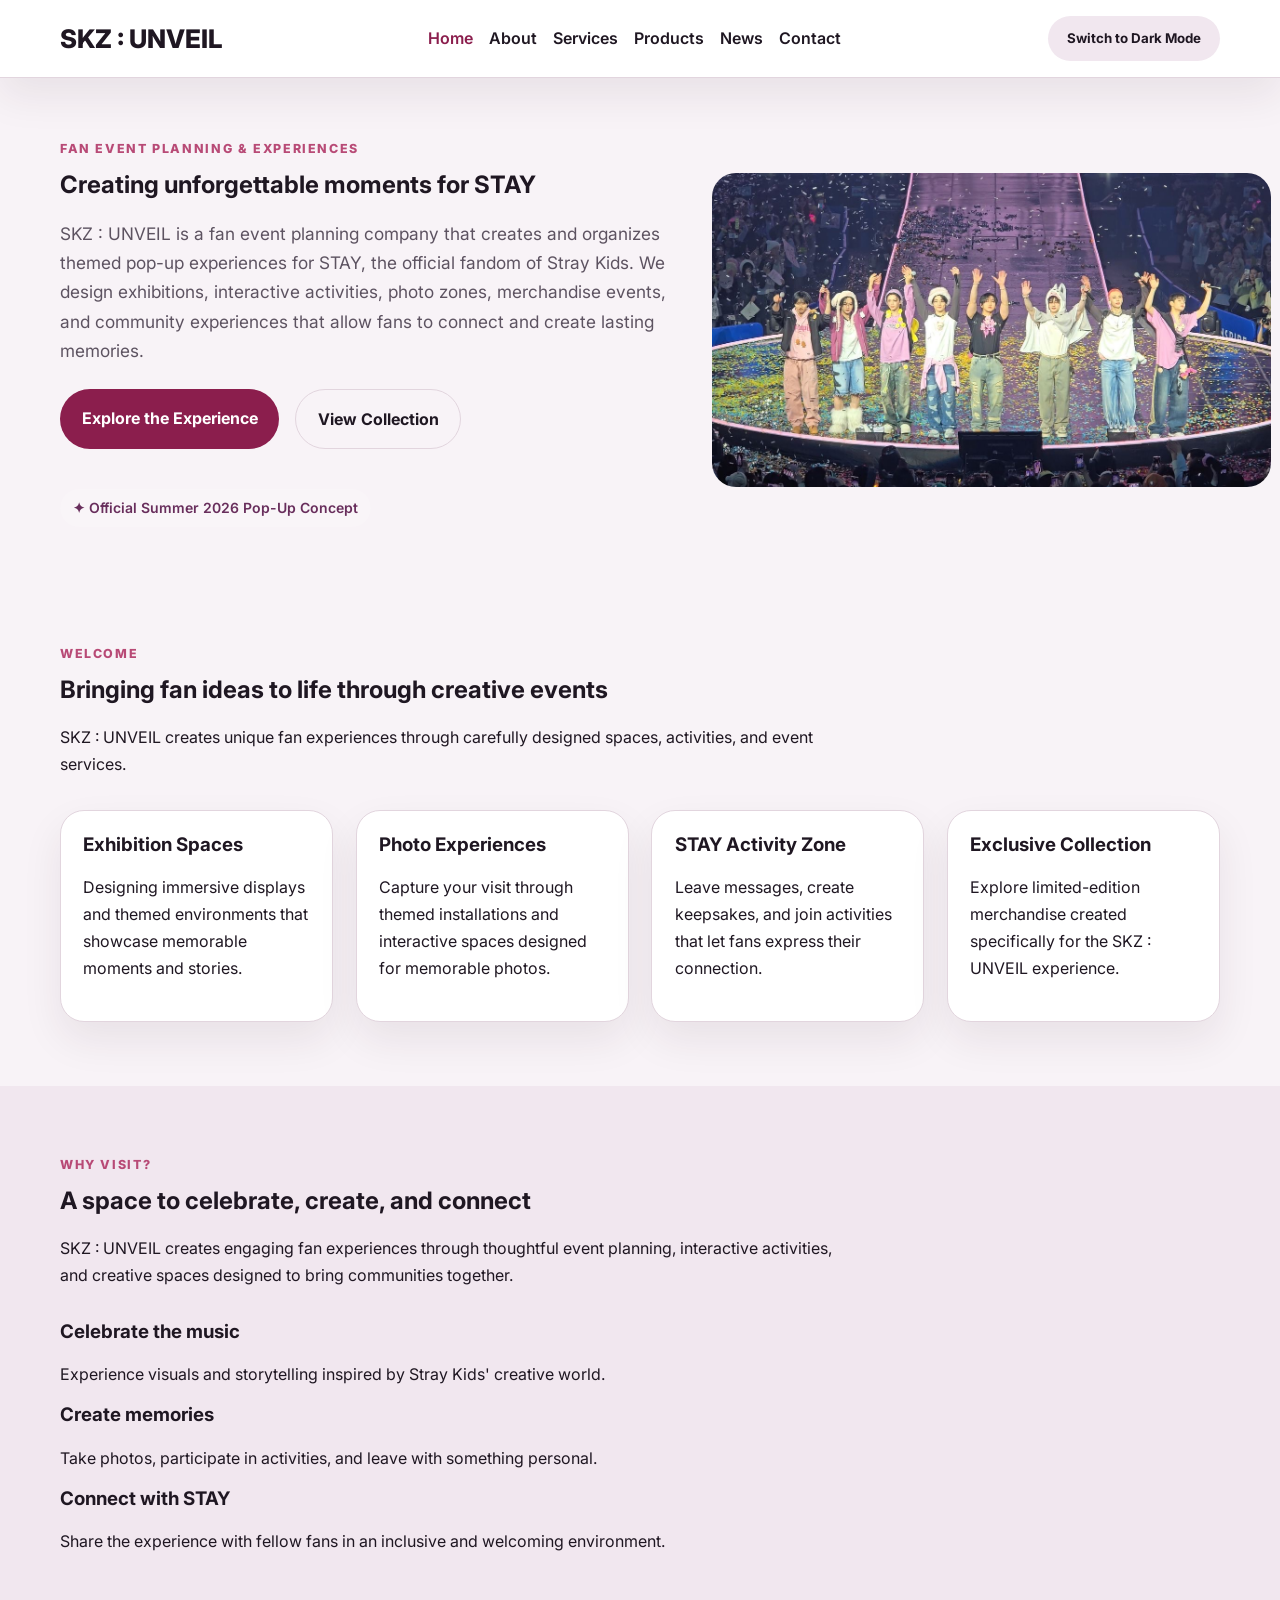
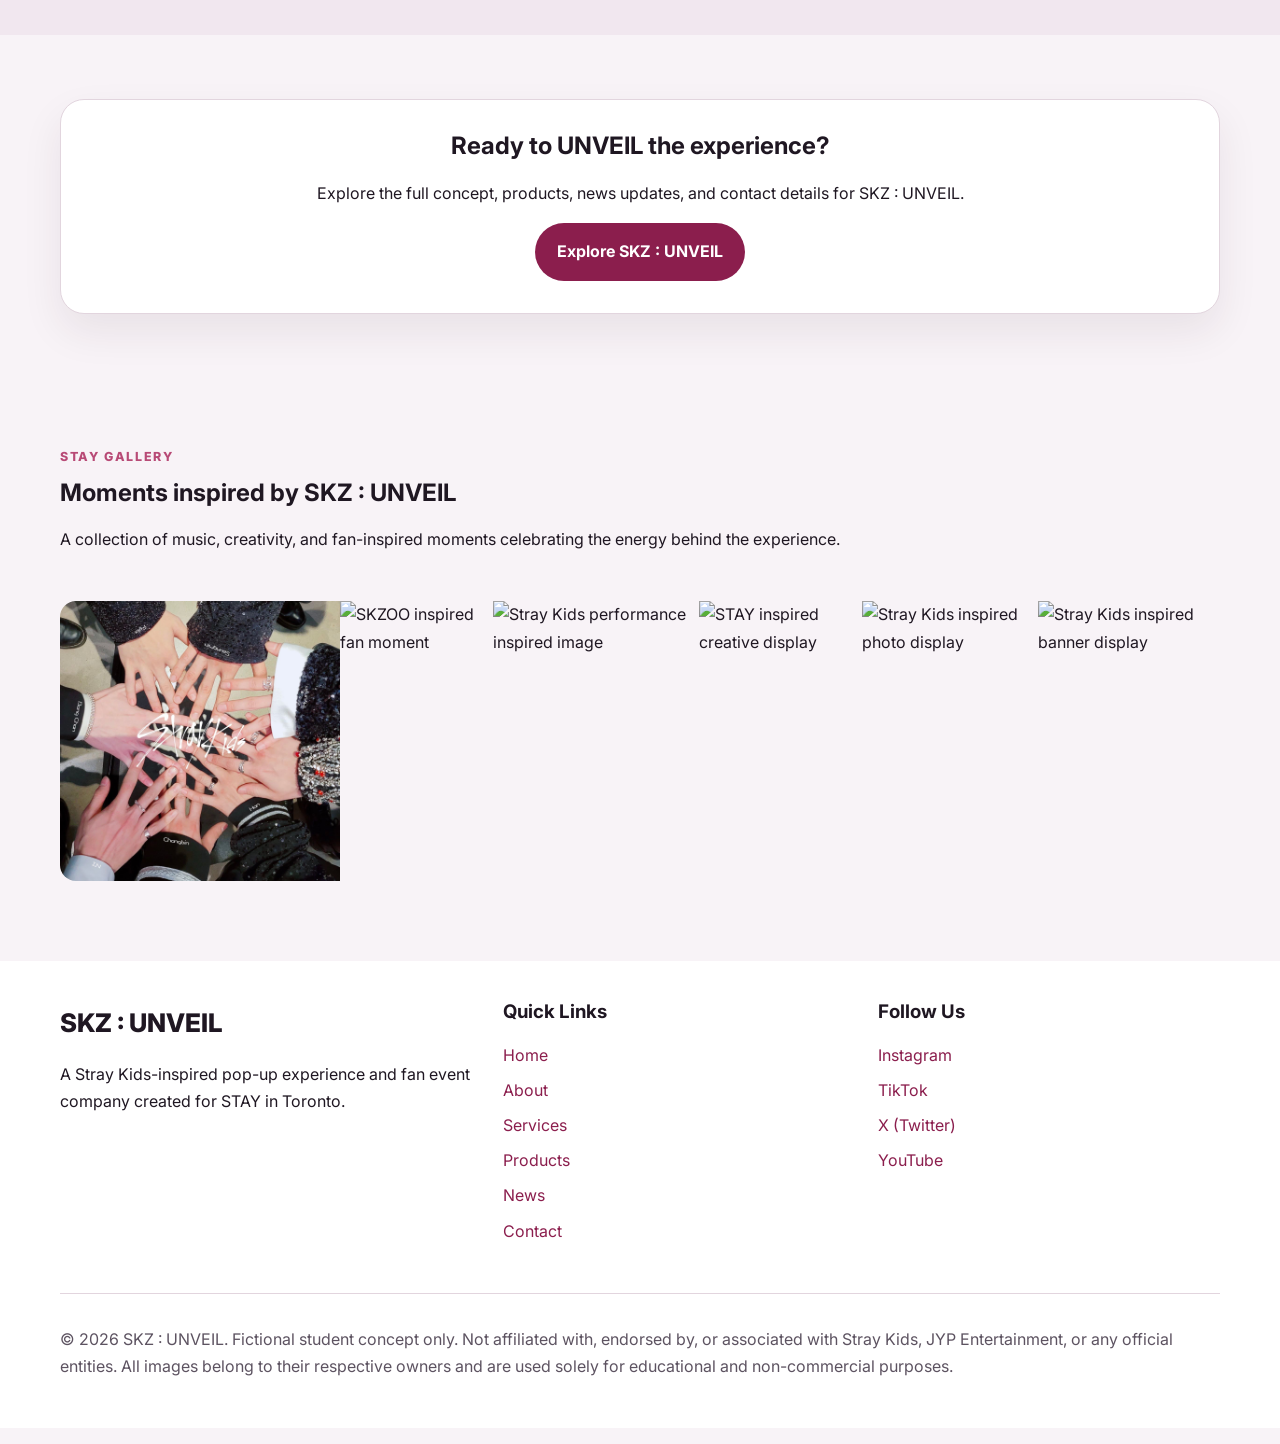
==== index.html @ 4486d024 "img gallery-1" ====
<!DOCTYPE html>
<html lang="en" data-theme="light">
<head>
  <meta charset="UTF-8" />
  <meta name="viewport" content="width=device-width, initial-scale=1.0" />
  <title>SKZ : UNVEIL | Immersive STAY Experience</title>
  
  <!-- External Google Fonts -->
  <link rel="preconnect" href="https://fonts.googleapis.com">
  <link rel="preconnect" href="https://fonts.gstatic.com" crossorigin>
  <link href="https://fonts.googleapis.com/css2?family=Inter:wght@400;500;600;700;800&family=Playfair+Display:wght@600;700&display=swap" rel="stylesheet">
  
  <!-- External CSS Stylesheet -->
  <link rel="stylesheet" href="css/style.css" />
  
  <!-- Internal CSS (Document-level overrides for Phase 1 CSS level requirement) -->
  <style>
    .hero-note { 
      display: inline-block; 
      margin-top: 1rem; 
      padding: 0.45rem 0.8rem; 
      border-radius: 999px; 
      background: rgba(255, 255, 255, 0.12); 
      color: rgb(104, 46, 92); 
      font-size: 0.875rem;
      font-weight: 600;
    }
  </style>
</head>
<body>

  <!-- Dynamic Header Placeholder (Loaded via js/components.js) -->
  <div id="header-placeholder">
    <!-- Fallback header markup used before JavaScript loads components/header.html -->
    <header class="site-header">
      <div class="container nav-wrap">
        <a class="brand" href="index.html">SKZ : UNVEIL</a>
        <nav class="site-nav" aria-label="Main navigation">
          <a href="index.html" class="active">Home</a>
          <a href="about.html">About</a>
          <a href="services.html">Services</a>
          <a href="products.html">Products</a>
          <a href="blog.html">News</a>
          <a href="contact.html">Contact</a>
        </nav>
        <button id="theme-toggle" class="theme-toggle" type="button">Switch to Dark Mode</button>
      </div>
    </header>
  </div>

  <!-- Main Content Area -->
  <main>
    <!-- Hero Section: Main welcome message and brand introduction -->
    <section class="hero">
      <div class="container hero-grid">
        <div class="hero-content">
          <span class="eyebrow">Fan Event Planning & Experiences</span>
          <h1>Creating unforgettable moments for STAY</h1>
          <p class="lead">
            SKZ : UNVEIL is a fan event planning company that creates and organizes themed pop-up experiences
            for STAY, the official fandom of Stray Kids. We design exhibitions, interactive activities,
            photo zones, merchandise events, and community experiences that allow fans to connect and
            create lasting memories.
          </p>
          <div class="hero-actions">
            <a class="btn btn-primary" href="services.html">Explore the Experience</a>
            <a class="btn btn-secondary" href="products.html">View Collection</a>
          </div>
          <!-- Internal CSS class applied here -->
          <span class="hero-note">✦ Official Summer 2026 Pop-Up Concept</span>
        </div>

        <div class="hero-panel">
          <img src="images/home-hero.jpg" alt="Concert-inspired fan meeting with lights and displays" />
        </div>
      </div>
    </section>

    <!-- Feature Section: Highlighting key pop-up experiences -->
    <section class="section">
      <div class="container">
        <div class="section-heading">
          <span class="eyebrow">Welcome</span>
          <h2>Bringing fan ideas to life through creative events</h2>
          <p>SKZ : UNVEIL creates unique fan experiences through carefully designed spaces, activities, and event services.</p>
        </div>

        <div class="feature-grid">
          <article class="feature-card">
            <h3>Exhibition Spaces</h3>
            <p>Designing immersive displays and themed environments that showcase memorable moments and stories.</p>
          </article>
          <article class="feature-card">
            <h3>Photo Experiences</h3>
            <p>Capture your visit through themed installations and interactive spaces designed for memorable photos.</p>
          </article>
          <article class="feature-card">
            <h3>STAY Activity Zone</h3>
            <p>Leave messages, create keepsakes, and join activities that let fans express their connection.</p>
          </article>
          <article class="feature-card">
            <h3>Exclusive Collection</h3>
            <p>Explore limited-edition merchandise created specifically for the SKZ : UNVEIL experience.</p>
          </article>
        </div>
      </div>
    </section>

   <!-- Info Section: Value proposition & purpose -->
<section class="section alt-section">
    <div class="container">
  
      <div class="section-heading">
        <span class="eyebrow">Why visit?</span>
        <h2>A space to celebrate, create, and connect</h2>
        <p>
          SKZ : UNVEIL creates engaging fan experiences through thoughtful event planning,
          interactive activities, and creative spaces designed to bring communities together.
        </p>
      </div>
  
      <div class="info-list">
        <div class="info-item">
          <h3>Celebrate the music</h3>
          <p>Experience visuals and storytelling inspired by Stray Kids' creative world.</p>
        </div>
  
        <div class="info-item">
          <h3>Create memories</h3>
          <p>Take photos, participate in activities, and leave with something personal.</p>
        </div>
  
        <div class="info-item">
          <h3>Connect with STAY</h3>
          <p>Share the experience with fellow fans in an inclusive and welcoming environment.</p>
        </div>
      </div>
  
    </div>
  </section>

    <!-- Call to Action Section -->
    <section class="section cta-section">
      <div class="container cta-box">
        <h2>Ready to UNVEIL the experience?</h2>
        <p>Explore the full concept, products, news updates, and contact details for SKZ : UNVEIL.</p>
        <a class="btn btn-primary" href="products.html">Explore SKZ : UNVEIL</a>
      </div>
    </section>
  
    <!-- STAY Gallery: Visual showcase of the pop-up experience -->
    <section class="section gallery-section">
      <div class="container">
        <div class="section-heading">
          <span class="eyebrow">STAY Gallery</span>
          <h2>Moments inspired by SKZ : UNVEIL</h2>
          <p>
            A collection of music, creativity, and fan-inspired moments celebrating
            the energy behind the experience.
          </p>
        </div>

        <div class="gallery-row">
            <img src="images/gallery-1.jpeg" alt="SKZ hand gesture">
            <img src="images/gallery-2.jpg" alt="SKZOO inspired fan moment">
            <img src="images/gallery-3.jpg" alt="Stray Kids performance inspired image">
            <img src="images/gallery-4.jpg" alt="STAY inspired creative display">
            <img src="images/gallery-5.jpg" alt="Stray Kids inspired photo display">
            <img src="images/gallery-6.jpg" alt="Stray Kids inspired banner display">
          </div>
      </div>
    </section>
  </main>

  <!-- Dynamic Footer Placeholder (Loaded via js/components.js) -->
  <div id="footer-placeholder">
    <!-- Fallback footer markup used before JavaScript loads components/footer.html -->
    <footer class="site-footer">
      <div class="container footer-grid">
        <div>
          <h3>SKZ : UNVEIL</h3>
          <p>Step into the world of Stray Kids through a fictional fan pop-up experience created for STAY.</p>
        </div>
        <div>
          <h3>Site Links</h3>
          <ul class="footer-links">
            <li><a href="index.html">Home</a></li>
            <li><a href="about.html">About</a></li>
            <li><a href="services.html">Services</a></li>
            <li><a href="products.html">Products</a></li>
            <li><a href="blog.html">News</a></li>
            <li><a href="contact.html">Contact</a></li>
          </ul>
        </div>
        <div>
          <h3>Social</h3>
          <ul class="footer-links">
            <li><a href="#">Instagram</a></li>
            <li><a href="#">TikTok</a></li>
            <li><a href="#">X</a></li>
            <li><a href="#">YouTube</a></li>
          </ul>
        </div>
      </div>
      <div class="container footer-bottom">
        <p>&copy; 2026 SKZ : UNVEIL. Fictional student concept only.</p>
      </div>
    </footer>
  </div>

  <!-- JavaScript Scripts for Dynamic Functionality -->
  <script src="js/theme.js"></script>
  <script src="js/components.js"></script>
</body>
</html>
---- css/style.css ----
/**
 * SKZ : UNVEIL — Main Stylesheet
 * Incorporates CSS variables for Light/Dark themes, unified font styling, 
 * component card layouts, and responsive media queries.
 */

 :root {
    --bg: #f8f3f7;
    --surface: #ffffff;
    --surface-2: #f1e7ef;
    --text: #1f1722;
    --muted: #5d5361;
    --accent: #8b1e4d;
    --accent-2: #b84a76;
    --border: #e2d5de;
    --shadow: 0 18px 40px rgba(47, 22, 35, 0.08);
  }
  
  [data-theme="dark"] {
    --bg: #110d12;
    --surface: #1b151d;
    --surface-2: #251c27;
    --text: #f8eef4;
    --muted: #d7c2ce;
    --accent: #e56f9b;
    --accent-2: #ff9ab9;
    --border: #3b2d39;
    --shadow: 0 18px 40px rgba(0, 0, 0, 0.25);
  }
  
  /* Global Uniform Typography & Box Sizing */
  * {
    box-sizing: border-box;
  }
  
  html {
    scroll-behavior: smooth;
  }
  
  body,
  button,
  input,
  textarea,
  select,
  h1, h2, h3, h4, h5, h6 {
    font-family: "Inter", sans-serif;
  }
  
  body {
    margin: 0;
    background: var(--bg);
    color: var(--text);
    line-height: 1.7;
  }
  
  img {
    width: 100%;
    display: block;
    border-radius: 24px;
  }
  
  a {
    color: var(--accent);
    text-decoration: none;
  }
  
  a:hover {
    text-decoration: underline;
  }
  
  .container {
    width: min(1160px, 92%);
    margin: 0 auto;
  }
  
  /* Header & Footer Layouts */
  .site-header,
  .site-footer {
    background: var(--surface);
    border-color: var(--border);
  }
  
  .site-header {
    position: sticky;
    top: 0;
    z-index: 1000;
    border-bottom: 1px solid var(--border);
    box-shadow: var(--shadow);
  }
  
  .nav-wrap {
    display: flex;
    align-items: center;
    justify-content: space-between;
    gap: 1rem;
    flex-wrap: wrap;
    padding: 1rem 0;
  }
  
  .brand {
    font-family: "Inter", sans-serif;
    font-size: 1.6rem;
    font-weight: 800;
    color: var(--text);
  }
  
  .site-nav {
    display: flex;
    flex-wrap: wrap;
    gap: 1rem;
  }
  
  .site-nav a {
    color: var(--text);
    font-weight: 600;
  }
  
  .site-nav a.active {
    color: var(--accent);
  }
  
  /* Buttons & Theme Toggle */
  .theme-toggle,
  .btn {
    border: 0;
    cursor: pointer;
    border-radius: 999px;
    font-weight: 700;
    transition: 0.2s ease;
  }
  
  .theme-toggle {
    padding: 0.9rem 1.2rem;
    background: var(--surface-2);
    color: var(--text);
  }
  
  .btn {
    display: inline-block;
    padding: 0.95rem 1.35rem;
  }
  
  .btn-primary {
    background: var(--accent);
    color: white;
  }
  
  .btn-primary:hover {
    background: var(--accent-2);
    text-decoration: none;
  }
  
  .btn-secondary {
    background: transparent;
    border: 1px solid var(--border);
    color: var(--text);
  }
  
  /* Hero Section */
  .hero {
    padding: 3.5rem 0 3rem;
  }
  
  .hero-grid,
  .two-col,
  .contact-grid {
    display: grid;
    gap: 2rem;
  }
  
  .hero-grid {
    grid-template-columns: 0.85fr 1.15fr;
    align-items: center;
    gap: 2.5rem;
  }
  
  .hero-content h1,
  .section-heading h1,
  h1, h2, h3 {
    font-family: "Inter", sans-serif;
    line-height: 1.15;
    margin-top: 0;
  }
  
  .hero-grid {
    display: grid;
    grid-template-columns: 1.1fr 0.9fr;
    align-items: center;
    gap: 2rem;
  }
  
  .hero-content {
    position: relative;
    z-index: 2; /* Ensures text stays on top of any background layers */
  }
  
  .lead {
    font-size: 1.08rem;
    color: var(--muted);
    max-width: 62ch;
  }
  
  .hero-actions {
    display: flex;
    gap: 1rem;
    flex-wrap: wrap;
    margin: 1.5rem 0;
  }
  
  .hero-panel {
    position: relative;
  }
  
  .hero-panel img {
    width: 110%;
    height: auto;
    max-height: 520px;
    object-fit: cover;
    object-position: center 20%; 
    border-radius: 24px;
  }
  
  .hero-card {
    position: absolute;
    bottom: 1.2rem;
    left: 1.2rem;
    right: 1.2rem;
    background: rgba(255,255,255,0.88);
    color: #231923;
    border-radius: 20px;
    padding: 1rem 1.2rem;
    box-shadow: var(--shadow);
  }
  
  [data-theme="dark"] .hero-card {
    background: rgba(19, 15, 20, 0.88);
    color: var(--text);
  }
  
  /* STAY Gallery Horizontal Row */
  .gallery-row {
    display: flex;
    flex-wrap: nowrap;
    gap: 0;
    overflow-x: auto;
    padding: 1rem 0;
  }
  
  .gallery-row img {
    height: 280px;
    width: auto;
    object-fit: contain;
    border-radius: 0;
  }
  
  .gallery-row img:first-child {
    border-top-left-radius: 16px;
    border-bottom-left-radius: 16px;
  }
  
  .gallery-row img:last-child {
    border-top-right-radius: 16px;
    border-bottom-right-radius: 16px;
  }
  
  .eyebrow {
    display: inline-block;
    margin-bottom: 0.75rem;
    text-transform: uppercase;
    letter-spacing: 0.13em;
    font-size: 0.78rem;
    font-weight: 800;
    color: var(--accent-2);
  }
  
  .section {
    padding: 4rem 0;
  }
  
  .section-heading {
    max-width: 800px;
    margin-bottom: 2rem;
  }
  
  /* Grid Layouts */
  .feature-grid,
  .service-grid,
  .product-grid,
  .blog-grid,
  .steps {
    display: grid;
    gap: 1.4rem;
  }
  
  .feature-grid {
    grid-template-columns: repeat(4, 1fr);
  }
  
  .service-grid {
    grid-template-columns: repeat(2, 1fr);
  }
  
  .product-grid {
    grid-template-columns: repeat(3, 1fr);
  }
  
  .blog-grid {
    grid-template-columns: repeat(2, 1fr);
  }
  
  .feature-card,
  .service-card,
  .content-card,
  .product-card,
  .blog-card,
  .step,
  .cta-box {
    background: var(--surface);
    border: 1px solid var(--border);
    border-radius: 24px;
    box-shadow: var(--shadow);
  }
  
  .feature-card,
  .service-card,
  .content-card,
  .step {
    padding: 1.4rem;
  }
  
  .product-card,
  .blog-card {
    overflow: hidden;
  }
  
  .product-body,
  .blog-body {
    padding: 1.2rem;
  }
  
  .alt-section {
    background: var(--surface-2);
  }
  
  .two-col {
    grid-template-columns: 1fr 1fr;
  }
  
  .info-item,
  .styled-list,
  .faq details,
  .social-block {
    margin-bottom: 1rem;
  }
  
  .styled-list {
    padding-left: 1.2rem;
  }
  
  .section-inner {
    margin-top: 3rem;
  }
  
  .center-cta {
    text-align: center;
  }
  
  .cta-box {
    padding: 2rem;
    text-align: center;
  }
  
  /* Filter & Forms */
  .filter-wrap {
    margin-bottom: 1.5rem;
  }
  
  .filter-wrap input,
  .contact-form input,
  .contact-form textarea {
    width: 100%;
    padding: 0.95rem 1rem;
    border-radius: 16px;
    border: 1px solid var(--border);
    background: var(--surface);
    color: var(--text);
    font: inherit;
  }
  
  .filter-wrap #no-results {
    display: none;
    color: var(--accent);
    font-weight: 700;
  }
  
  .tag {
    display: inline-block;
    background: var(--surface-2);
    color: var(--accent);
    font-size: 0.8rem;
    font-weight: 800;
    border-radius: 999px;
    padding: 0.35rem 0.75rem;
    margin-bottom: 0.8rem;
  }
  
  .meta {
    color: var(--muted);
    font-size: 0.95rem;
  }
  
  .faq details {
    background: var(--surface);
    border: 1px solid var(--border);
    border-radius: 16px;
    padding: 1rem 1.1rem;
    box-shadow: var(--shadow);
  }
  
  .faq summary {
    cursor: pointer;
    font-weight: 700;
  }
  
  .contact-grid {
    grid-template-columns: 1fr 1fr;
    align-items: start;
  }
  
  .contact-form {
    display: grid;
    gap: 0.8rem;
  }
  
  .form-note {
    font-size: 0.92rem;
    color: var(--muted);
  }
  
  /* Footer Layouts */
  .footer-grid {
    display: grid;
    grid-template-columns: 1.2fr 1fr 1fr;
    gap: 2rem;
    padding: 2.5rem 0;
  }
  
  .footer-links {
    list-style: none;
    padding: 0;
    margin: 0;
  }
  
  .footer-links li {
    margin-bottom: 0.5rem;
  }
  
  .footer-bottom {
    border-top: 1px solid var(--border);
    padding: 1rem 0 2rem;
    color: var(--muted);
  }
  
  .error-msg {
    display: block;
    color: #e11d48;
    font-size: 0.9rem;
  }
  
  /* About Page Side-by-Side Layout */
  .about-layout {
    display: grid;
    grid-template-columns: 1fr 1fr;
    gap: 2rem;
    align-items: stretch;
    margin-top: 2rem;
    margin-bottom: 3rem;
  }
  
  .about-layout .content-card {
    display: flex;
    flex-direction: column;
    justify-content: flex-start;
    height: 100%;
  }
  
  /* Responsive Media Queries */
  @media (max-width: 980px) {
    .hero-grid,
    .two-col,
    .contact-grid,
    .footer-grid,
    .feature-grid,
    .product-grid {
      grid-template-columns: 1fr 1fr;
    }
  
    .blog-grid,
    .service-grid {
      grid-template-columns: 1fr;
    }
  }
  
  @media (max-width: 768px) {
    .about-layout {
      grid-template-columns: 1fr;
    }
  }
  
  @media (max-width: 720px) {
    .hero-grid,
    .two-col,
    .contact-grid,
    .footer-grid,
    .feature-grid,
    .product-grid {
      grid-template-columns: 1fr;
    }
  
    .nav-wrap {
      justify-content: center;
    }
  
    .site-nav {
      justify-content: center;
    }
  
    .hero-content h1 {
      font-size: 2.6rem;
    }
  }
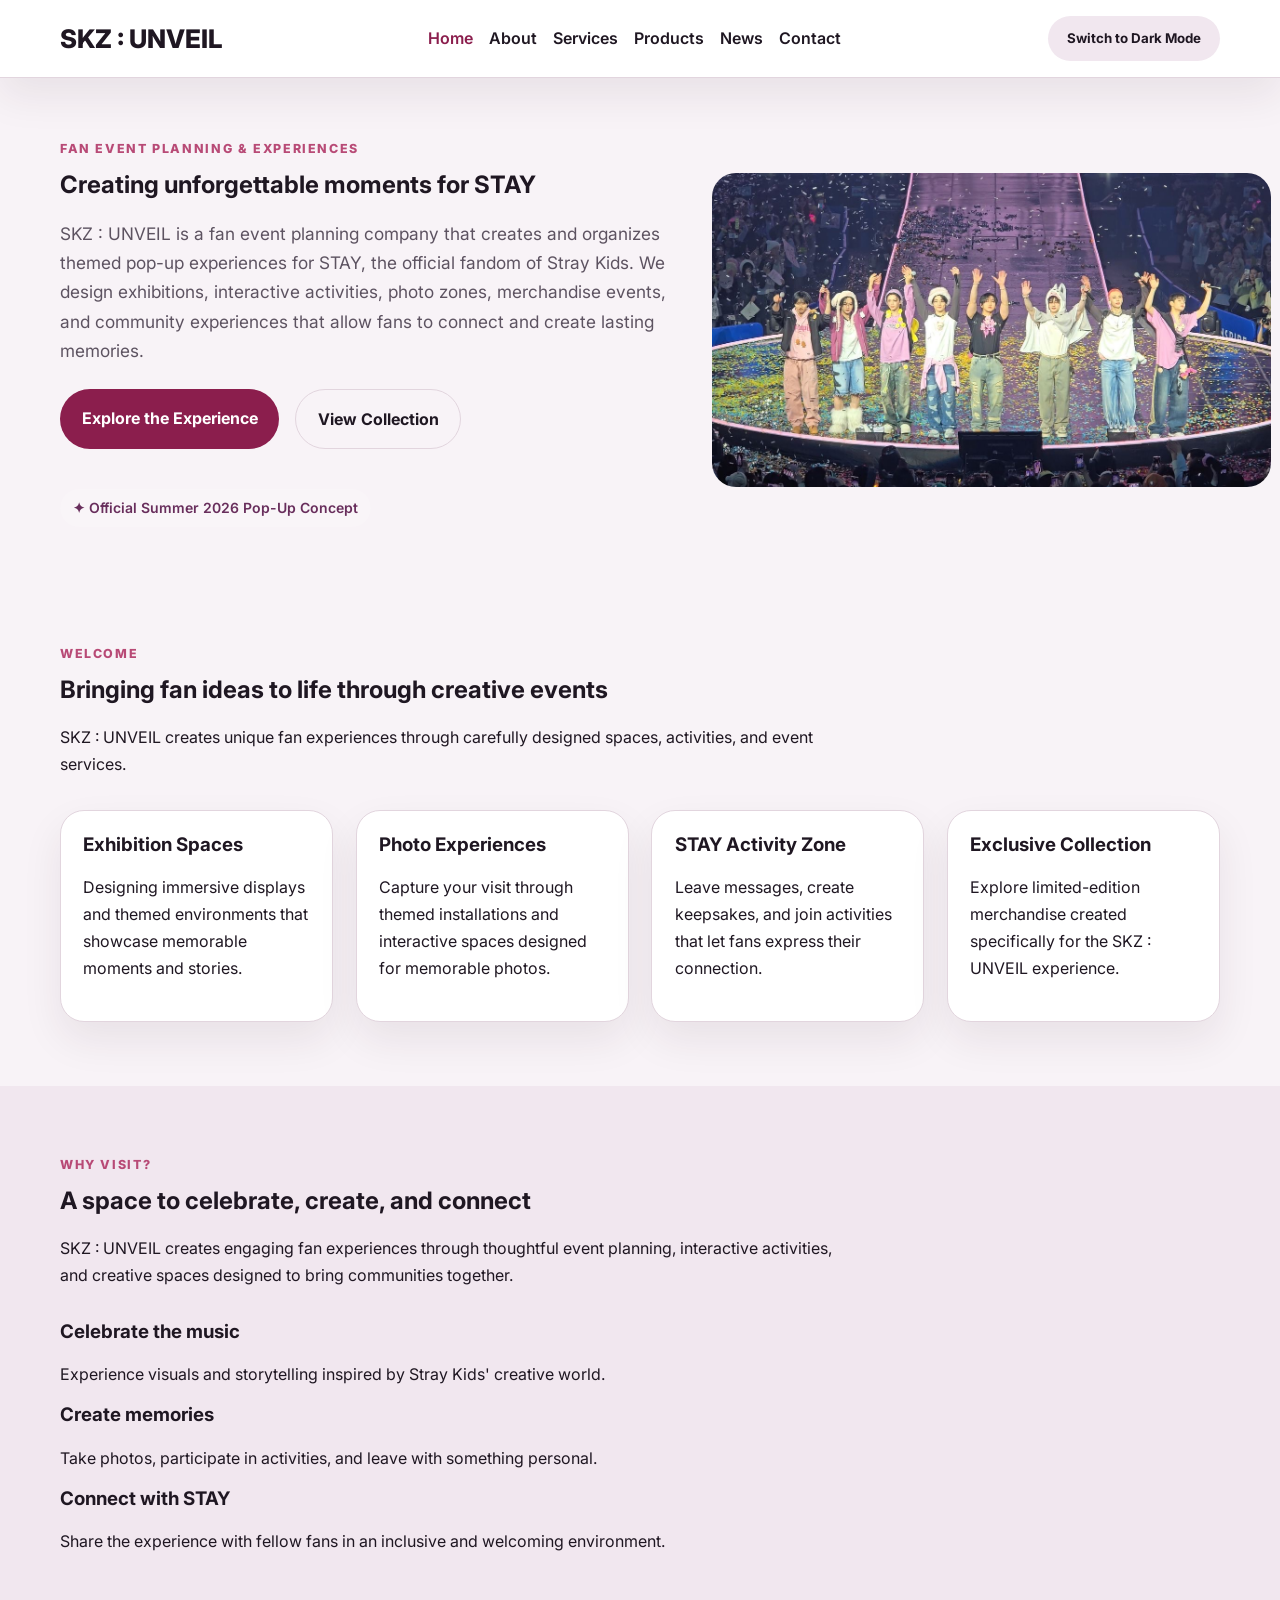
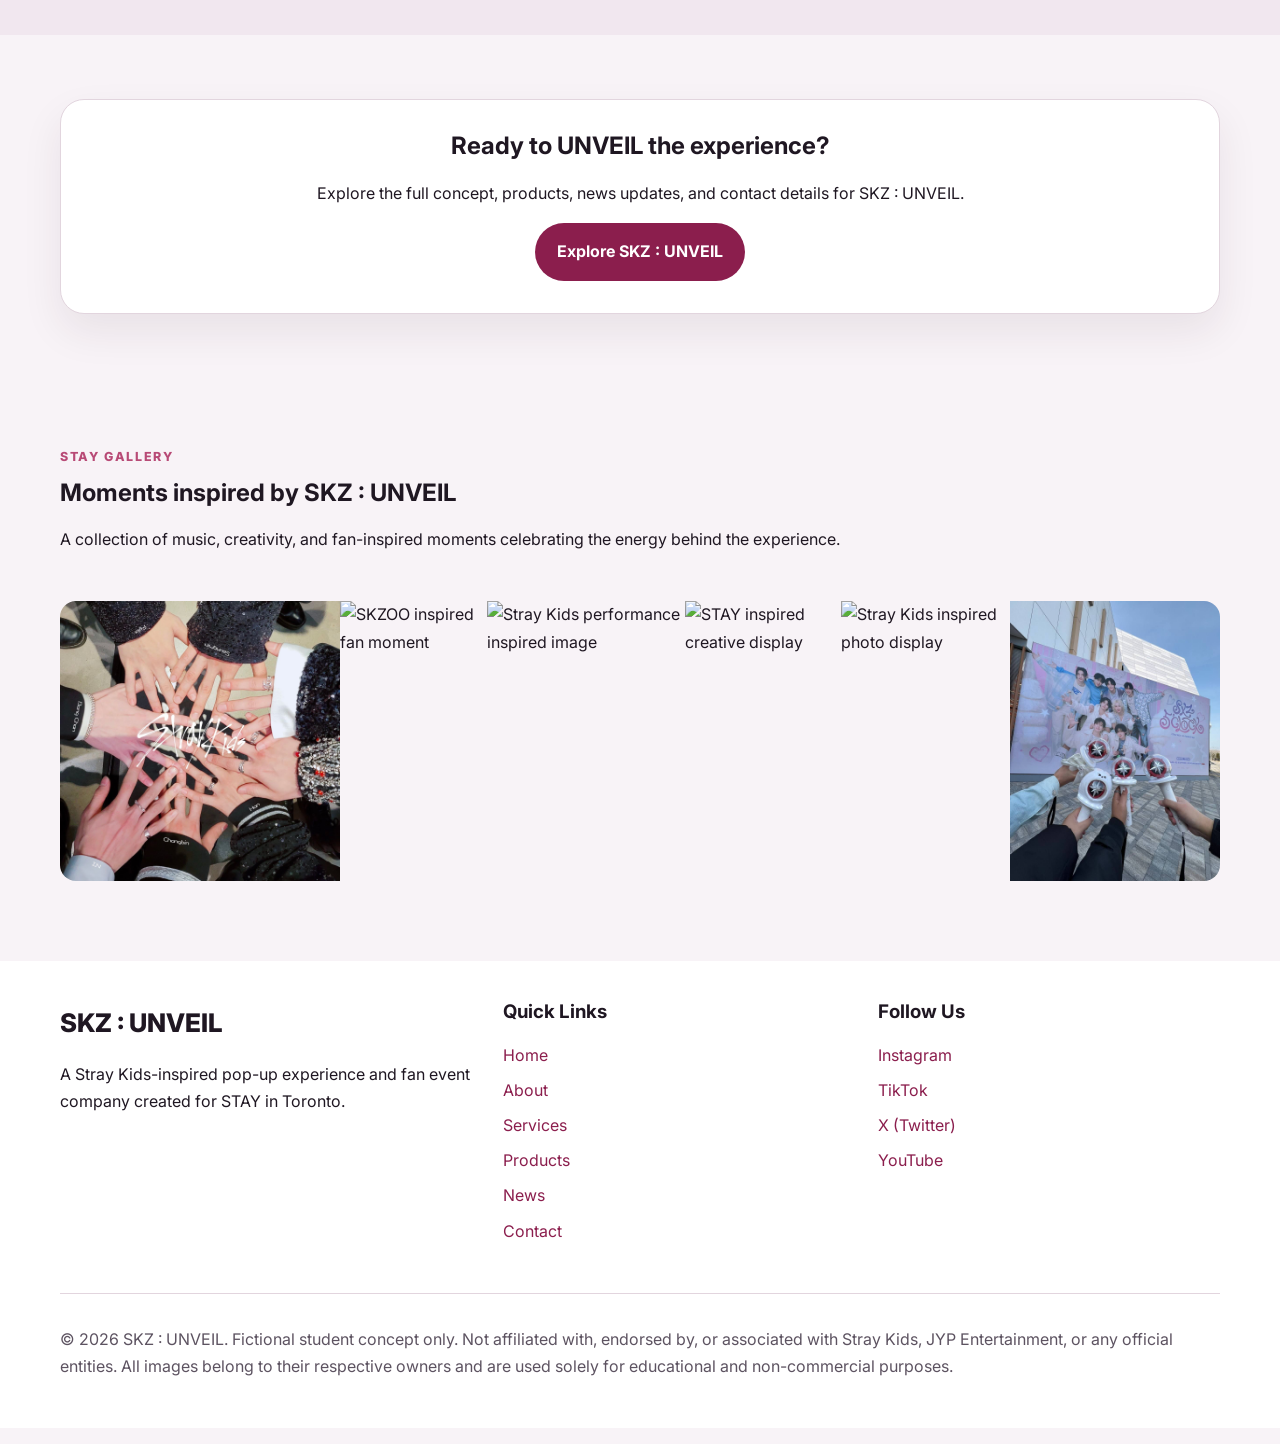
==== commit 59e230a5: "img" ====
--- a/index.html
+++ b/index.html
@@ -161,12 +161,12 @@
         </div>
 
         <div class="gallery-row">
-            <img src="images/gallery-1.jpeg" alt="SKZ hand gesture">
+            <img src="images/gallery-1.jpg" alt="SKZ hand gesture">
             <img src="images/gallery-2.jpg" alt="SKZOO inspired fan moment">
             <img src="images/gallery-3.jpg" alt="Stray Kids performance inspired image">
             <img src="images/gallery-4.jpg" alt="STAY inspired creative display">
             <img src="images/gallery-5.jpg" alt="Stray Kids inspired photo display">
-            <img src="images/gallery-6.jpg" alt="Stray Kids inspired banner display">
+            <img src="images/gallery-6.jpeg" alt="Stray Kids inspired banner display">
           </div>
       </div>
     </section>
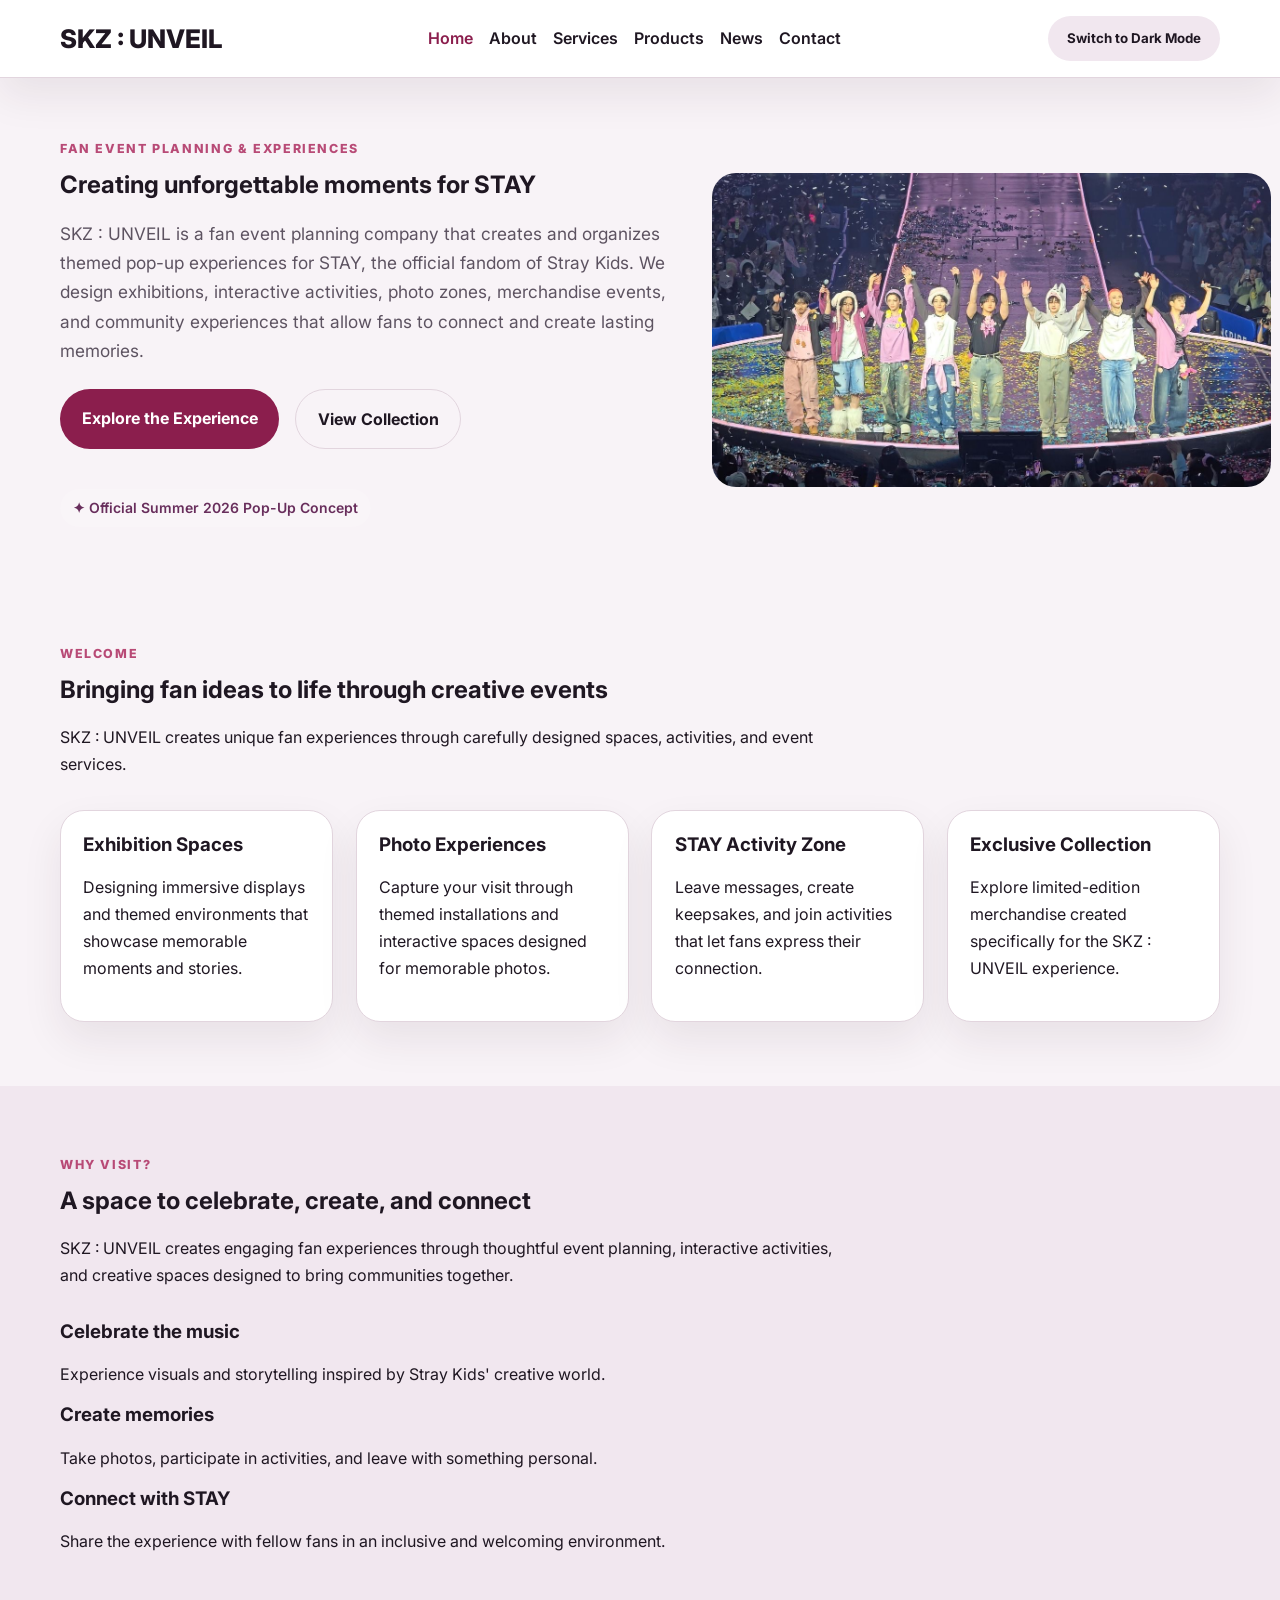
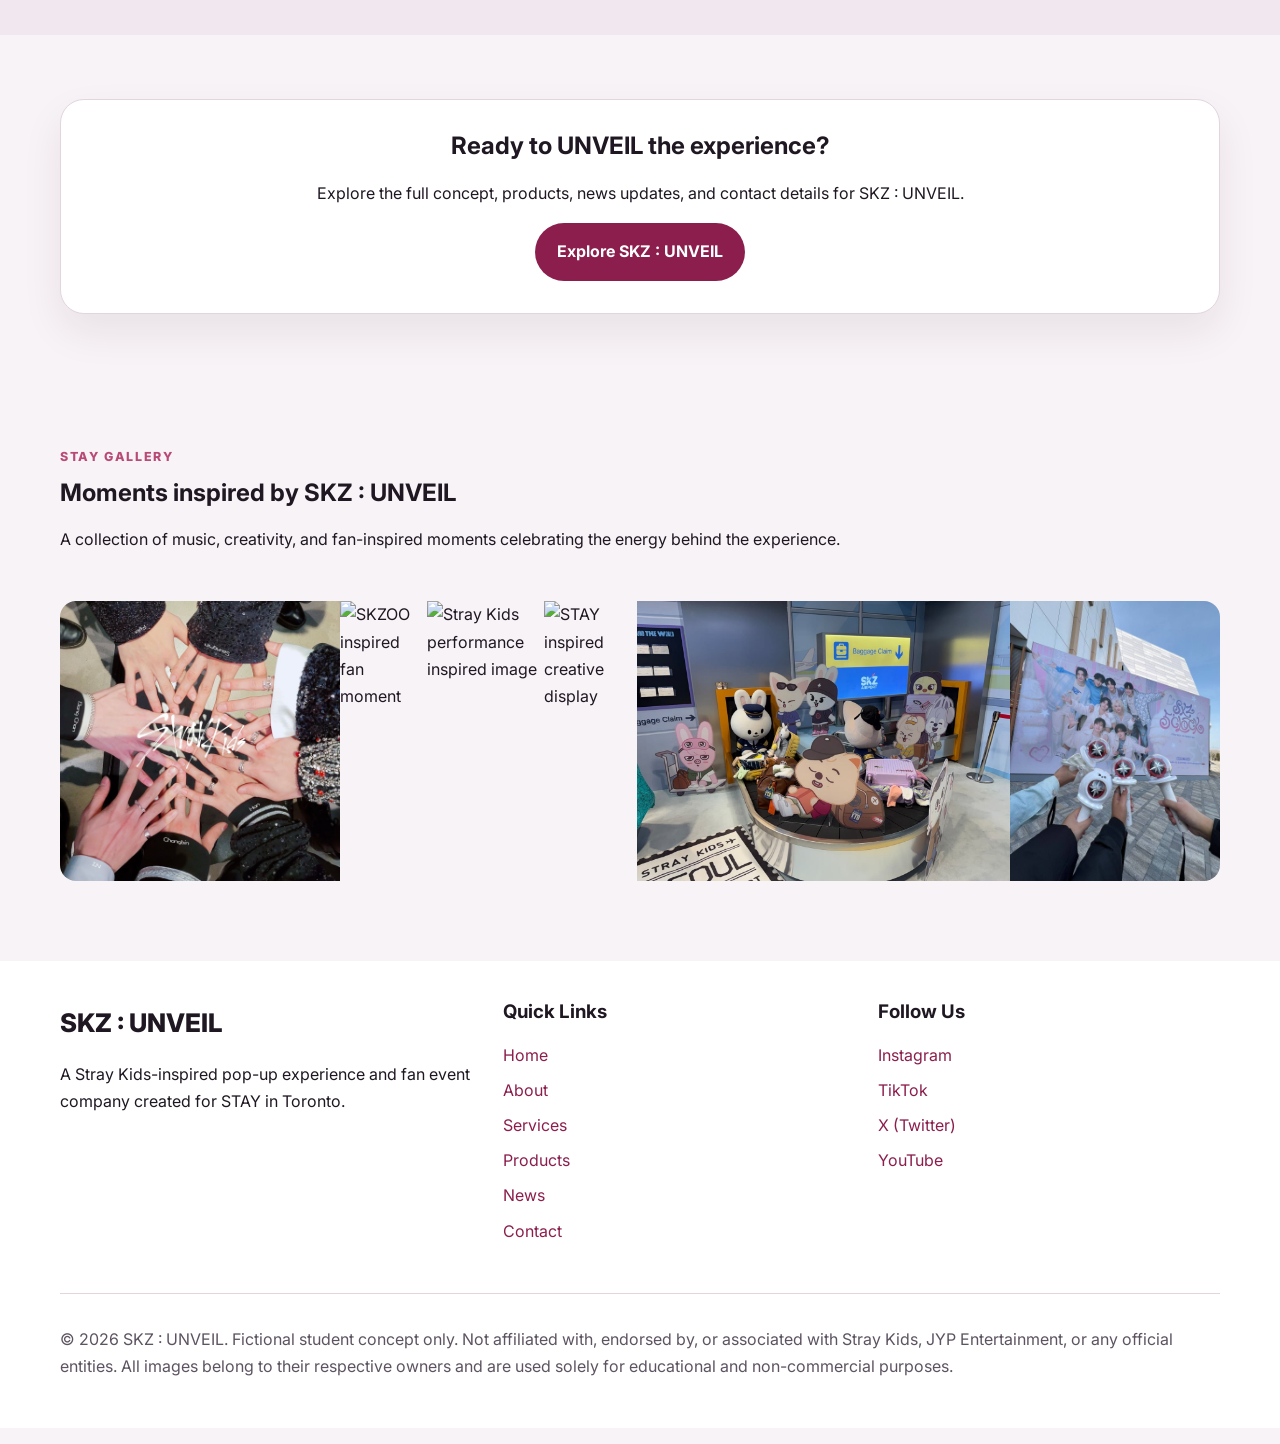
==== commit 7acdadc3: "i" ====
--- a/index.html
+++ b/index.html
@@ -165,8 +165,8 @@
             <img src="images/gallery-2.jpg" alt="SKZOO inspired fan moment">
             <img src="images/gallery-3.jpg" alt="Stray Kids performance inspired image">
             <img src="images/gallery-4.jpg" alt="STAY inspired creative display">
-            <img src="images/gallery-5.jpg" alt="Stray Kids inspired photo display">
-            <img src="images/gallery-6.jpeg" alt="Stray Kids inspired banner display">
+            <img src="images/gallery-5.jpeg" alt="Stray Kids inspired photo display">
+            <img src="images/gallery-6.jpg" alt="Stray Kids inspired banner display">
           </div>
       </div>
     </section>
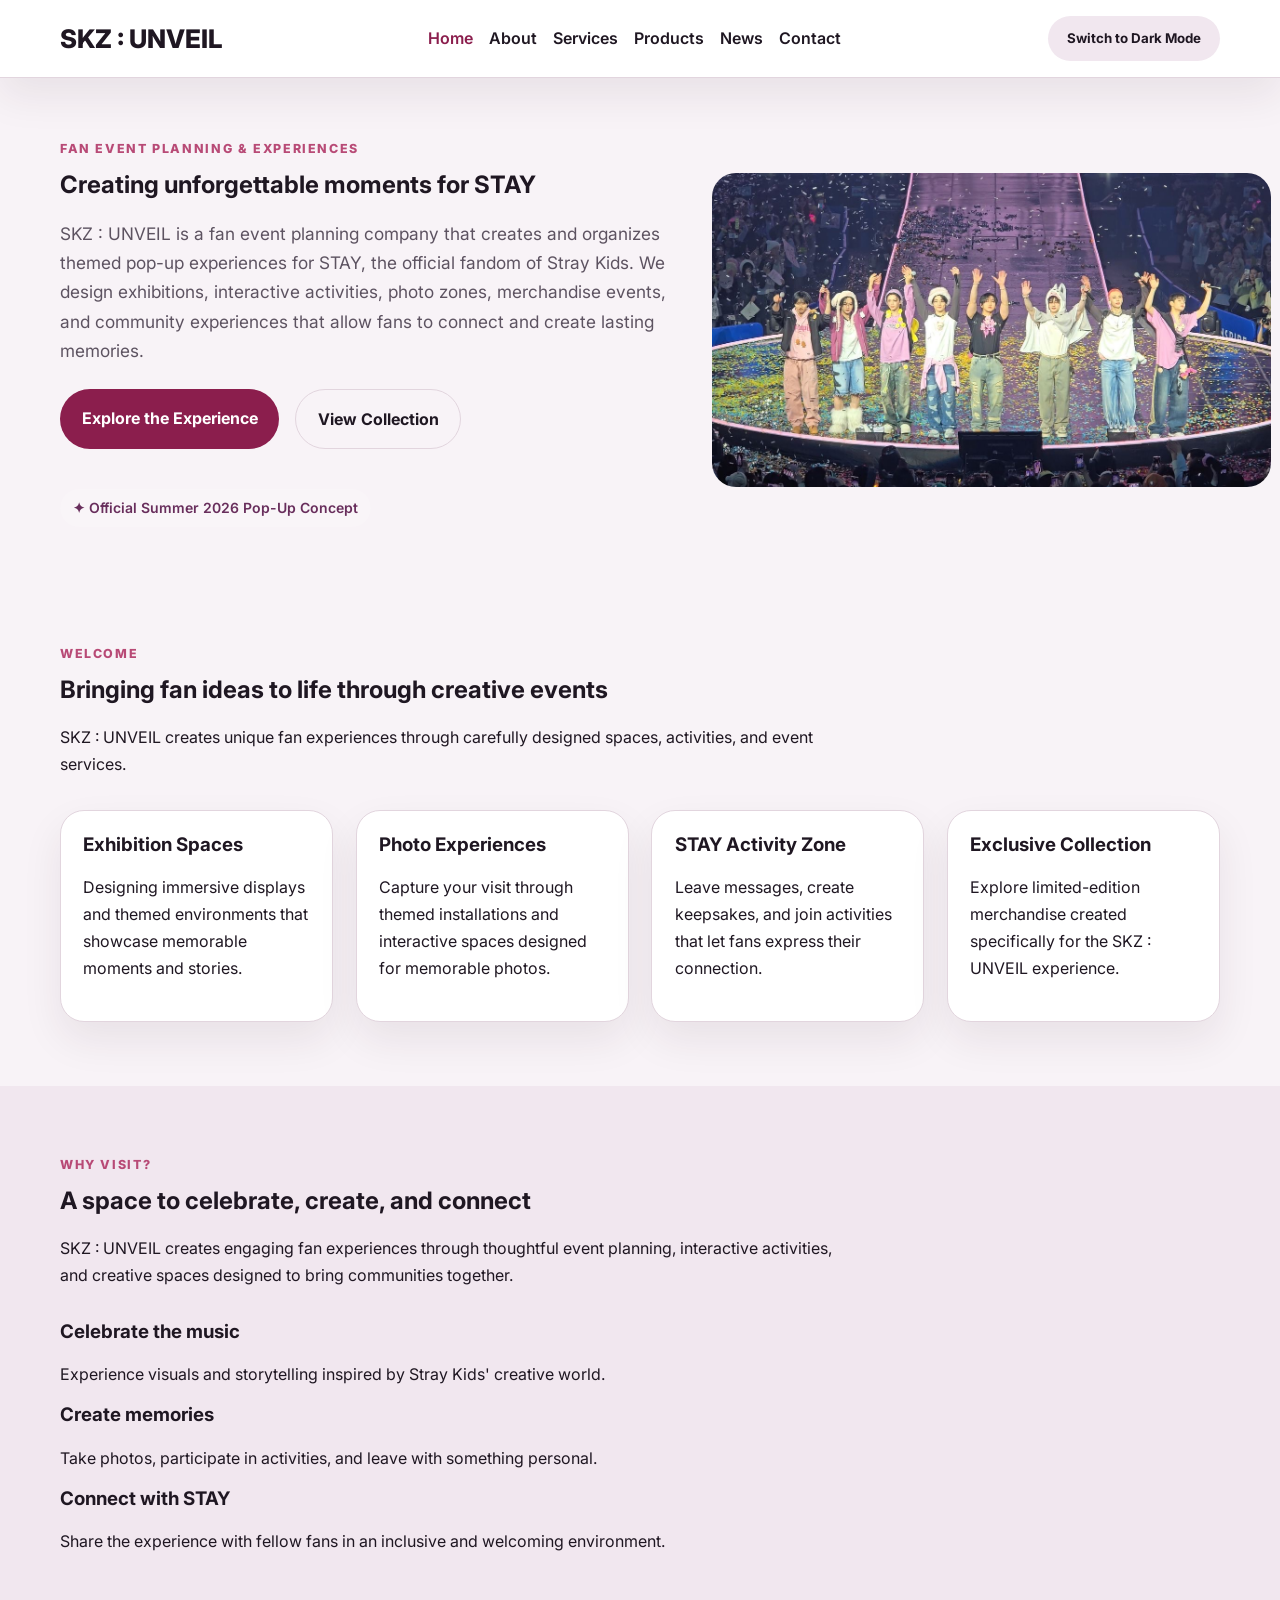
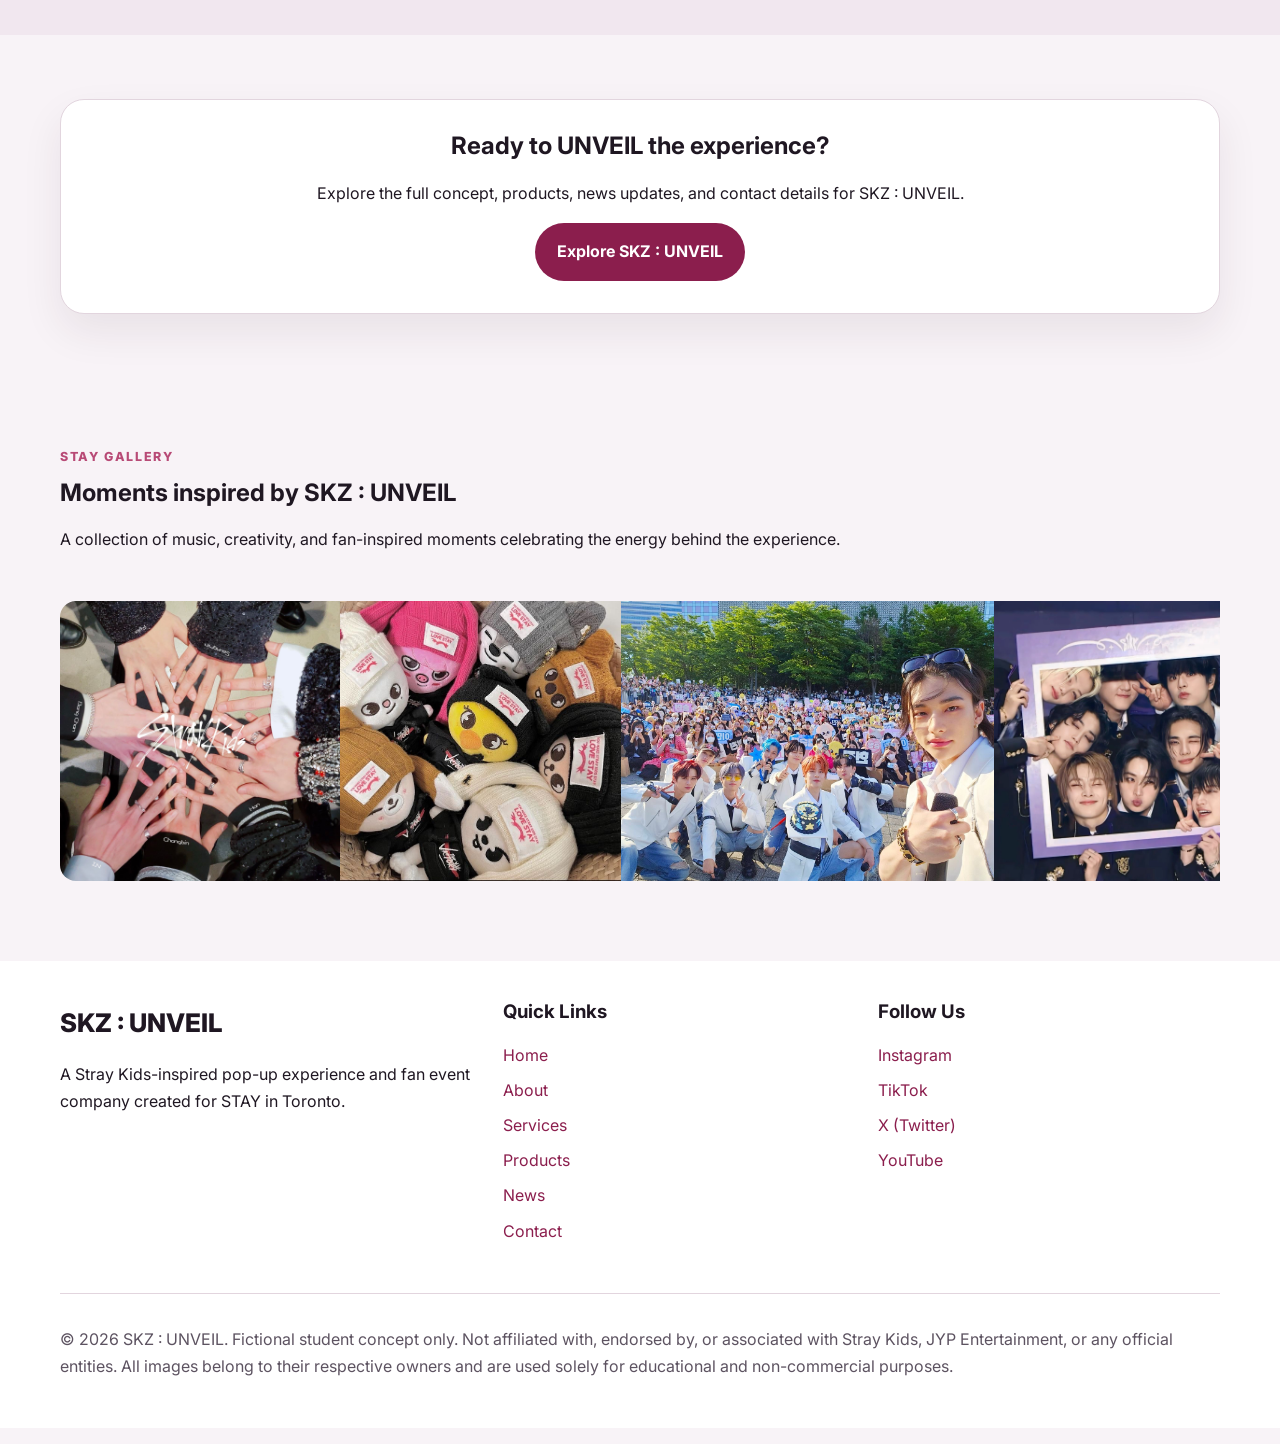
==== commit 221a31a4: "image" ====
--- a/index.html
+++ b/index.html
@@ -162,10 +162,10 @@
 
         <div class="gallery-row">
             <img src="images/gallery-1.jpg" alt="SKZ hand gesture">
-            <img src="images/gallery-2.jpg" alt="SKZOO inspired fan moment">
-            <img src="images/gallery-3.jpg" alt="Stray Kids performance inspired image">
-            <img src="images/gallery-4.jpg" alt="STAY inspired creative display">
-            <img src="images/gallery-5.jpeg" alt="Stray Kids inspired photo display">
+            <img src="images/gallery-2.jpeg" alt="SKZOO inspired fan moment">
+            <img src="images/gallery-3.jpeg" alt="Stray Kids performance inspired image">
+            <img src="images/gallery-4.jpeg" alt="STAY inspired creative display">
+            <img src="images/gallery-5.jpg" alt="Stray Kids inspired photo display">
             <img src="images/gallery-6.jpg" alt="Stray Kids inspired banner display">
           </div>
       </div>
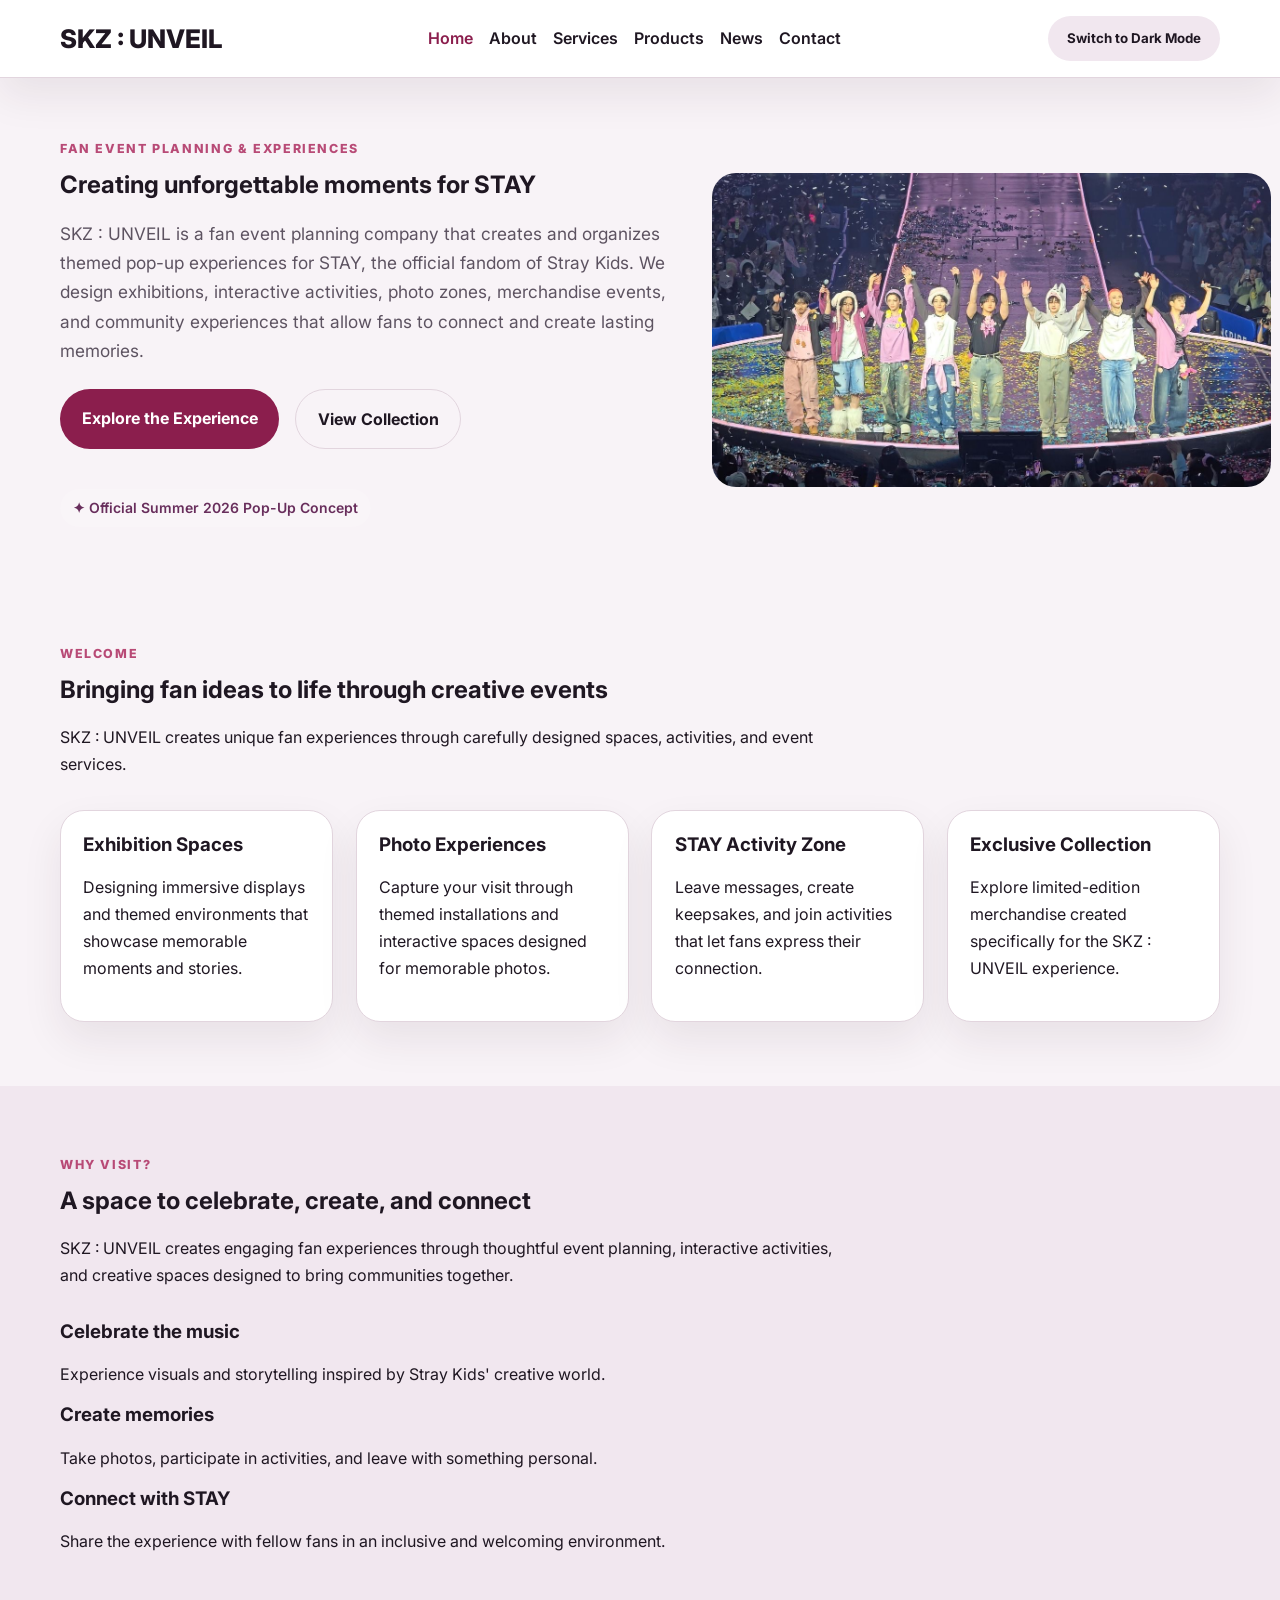
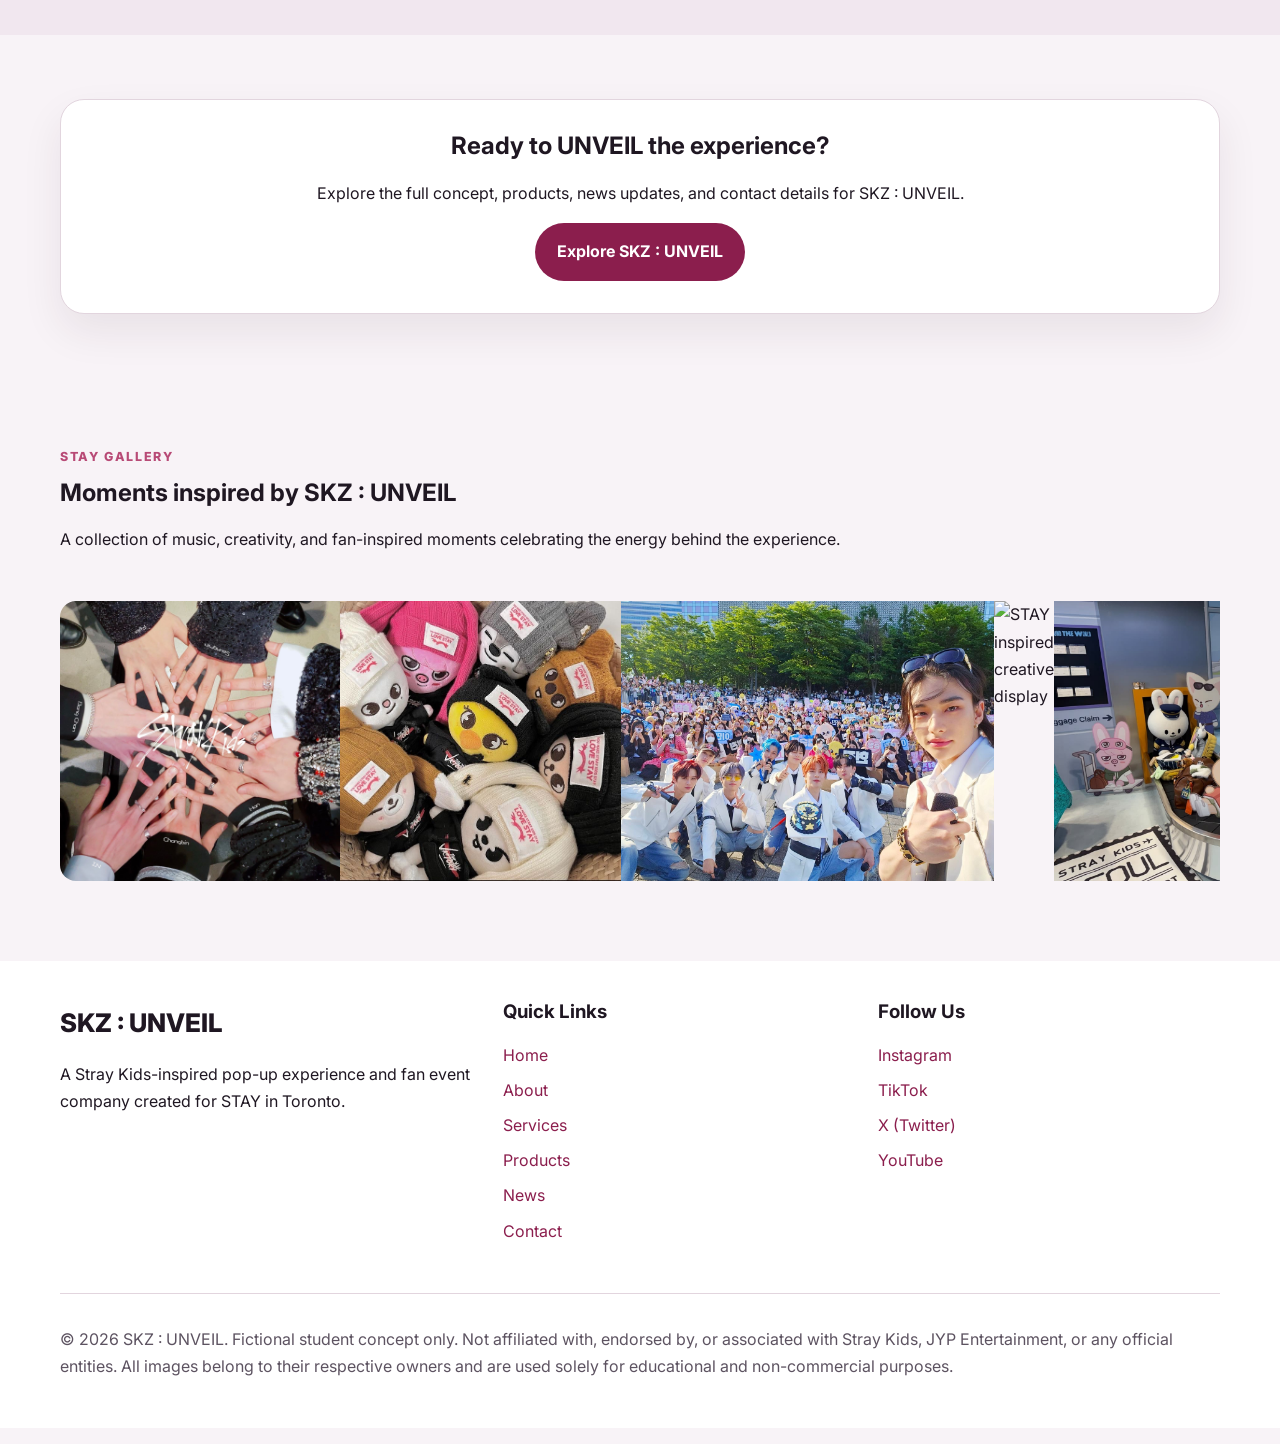
==== commit 5ddcd39e: "issue" ====
--- a/index.html
+++ b/index.html
@@ -162,9 +162,9 @@
 
         <div class="gallery-row">
             <img src="images/gallery-1.jpg" alt="SKZ hand gesture">
-            <img src="images/gallery-2.jpeg" alt="SKZOO inspired fan moment">
-            <img src="images/gallery-3.jpeg" alt="Stray Kids performance inspired image">
-            <img src="images/gallery-4.jpeg" alt="STAY inspired creative display">
+            <img src="images/gallery-2.jpg" alt="SKZOO inspired fan moment">
+            <img src="images/gallery-3.jpg" alt="Stray Kids performance inspired image">
+            <img src="images/gallery-4.jpg" alt="STAY inspired creative display">
             <img src="images/gallery-5.jpg" alt="Stray Kids inspired photo display">
             <img src="images/gallery-6.jpg" alt="Stray Kids inspired banner display">
           </div>
